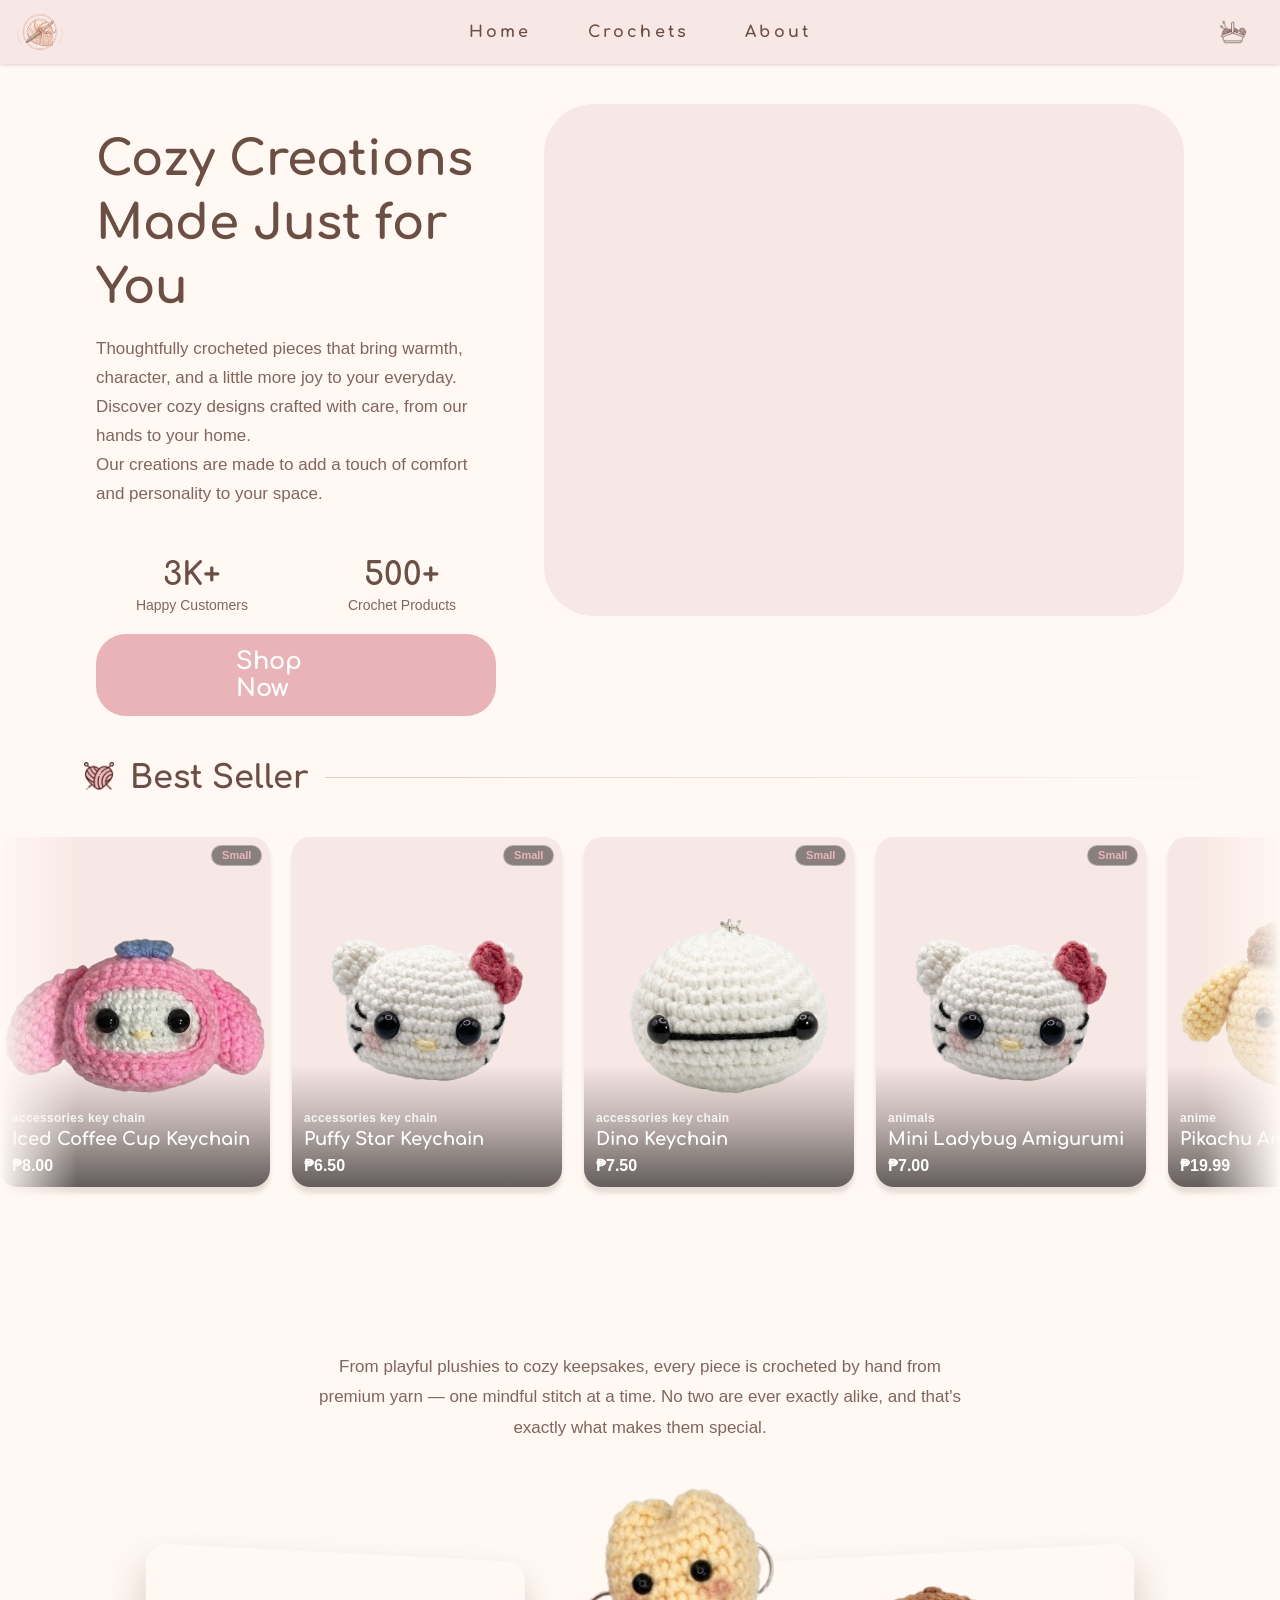
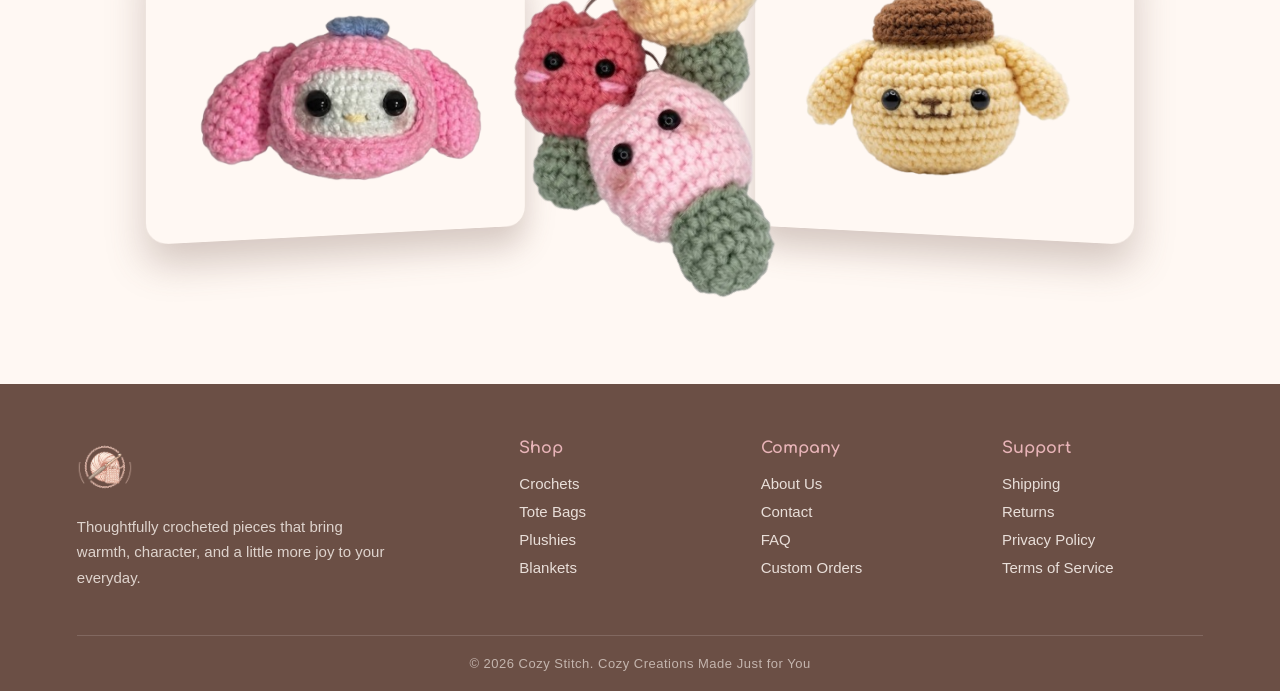
==== index.html @ 2854a4ce "Merge remote-tracking branch 'origin/main' into merge" ====
<!doctype html>
<html lang="en">
   <head>
      <meta charset="UTF-8" />
      <meta name="viewport" content="width=device-width, initial-scale=1.0" />
      <title>Cozy Stitch</title>
      <link rel="icon" type="image/png" href="assets/logo.png" />
      <link rel="stylesheet" href="style.css" />
   </head>
   <body>
      <!-- Cart Drawer -->
      <div class="cart-overlay" id="cartOverlay">
         <div class="cart-drawer">
            <div class="cart-drawer-header">
               <h2 class="cart-drawer-title">Your Cart</h2>
               <button type="button" class="cart-close" id="cartClose" aria-label="Close cart">
                  <svg viewBox="0 0 24 24" width="16" height="16" aria-hidden="true" focusable="false">
                     <path d="M5 5l14 14M19 5L5 19" stroke="currentColor" stroke-width="2" stroke-linecap="round" fill="none" />
                  </svg>
               </button>
            </div>
            <div class="cart-items"></div>
            <div class="cart-footer">
               <div class="cart-total-row">
                  <span>Total</span>
                  <p class="cart-total"></p>
               </div>
               <button type="button" class="cart-checkout-btn">Checkout</button>
            </div>
         </div>
      </div>

      <!-- Navbar -->
      <nav class="navbar">
         <div class="logo">
            <img src="assets/logo.png" alt="logo" />
         </div>
         <div class="nav-links">
            <a href="index.html" class="">Home</a>
            <a href="pages/crochet.html">Crochets</a>
            <a href="pages/about.html">About</a>
         </div>
         <div class="cart">
            <button type="button" aria-label="Shopping Cart">
               <img src="assets/cart.png" alt="Shopping Cart" />
               <span class="cart-badge" hidden>0</span>
            </button>
         </div>
      </nav>

      <!-- Main Content -->

      <main>
         <section class="hero">
            <div class="hero-content">
               <h1>Cozy Creations Made Just for You</h1>
               <p>
                  Thoughtfully crocheted pieces that bring warmth, character, and a little more
                  joy to your everyday. Discover cozy designs crafted with care, from our hands
                  to your home.
                  <br />
                  Our creations are made to add a touch of comfort and personality to your
                  space.
               </p>
               <div class="hero-stats">
                  <div class="stat">
                     <h2>3K+</h2>
                     <span>Happy Customers</span>
                  </div>
                  <div class="stat">
                     <h2>500+</h2>
                     <span>Crochet Products</span>
                  </div>
               </div>
               <a href="pages/crochet.html" class="shop-btn"> Shop Now </a>
            </div>

            <div class="hero-visual">
               <div class="visual-placeholder"></div>
            </div>
         </section>

         <section class="product-carousel">
            <div>
               <img src="assets/icon_1_heart.png" alt="" />
               <h4>Best Seller</h4>
            </div>
            <div class="carousel-viewport">
               <div class="carousel-track">
                  <!-- Best seller cards are injected by js/pages/home.js -->
               </div>
            </div>
         </section>

         <section class="crochet-section">
            <div class="crochet-content">
               <p>
                  From playful plushies to cozy keepsakes, every piece is crocheted by hand
                  from premium yarn — one mindful stitch at a time. No two are ever exactly
                  alike, and that's exactly what makes them special.
               </p>
               <div class="crochet-image">
                  <img src="./assets/crochets/melody.png" alt="" />
                  <img src="./assets/crochets/tulips.png" alt="" />
                  <img src="./assets/crochets/pompumpurin.png" alt="" />
               </div>
               
            </div>
         </section>

      </main>

      <!-- Footer -->
      <footer class="footer">
         <div class="footer-container">
            <div class="footer-brand">
               <img src="assets/logo.png" alt="Crochet Shop" />
               <p>
                  Thoughtfully crocheted pieces that bring warmth, character, and a little more
                  joy to your everyday.
               </p>
            </div>
            <div class="footer-col">
               <h4>Shop</h4>
               <ul>
                  <li><a href="#">Crochets</a></li>
                  <li><a href="#">Tote Bags</a></li>
                  <li><a href="#">Plushies</a></li>
                  <li><a href="#">Blankets</a></li>
               </ul>
            </div>
            <div class="footer-col">
               <h4>Company</h4>
               <ul>
                  <li><a href="#">About Us</a></li>
                  <li><a href="#">Contact</a></li>
                  <li><a href="#">FAQ</a></li>
                  <li><a href="#">Custom Orders</a></li>
               </ul>
            </div>
            <div class="footer-col">
               <h4>Support</h4>
               <ul>
                  <li><a href="#">Shipping</a></li>
                  <li><a href="#">Returns</a></li>
                  <li><a href="#">Privacy Policy</a></li>
                  <li><a href="#">Terms of Service</a></li>
               </ul>
            </div>
         </div>

         <div class="footer-bottom">
            <p>&copy; 2026 Cozy Stitch. Cozy Creations Made Just for You</p>
         </div>
      </footer>

      <script type="module" src="js/pages/home.js"></script>
      <script type="module" src="js/cart.js"></script>
   </body>
</html>
---- style.css ----
@import url('https://fonts.googleapis.com/css2?family=Comfortaa:wght@300..700&display=swap');
@import url('css/navbar.css');
@import url('css/footer.css');
@import url('css/pages/responsive.css');
@import url('css/pages/home.css');
@import url('css/pages/about.css');

@import url('css/pages/crochet.css');

@import url('css/cart.css');

html {
   font-size: 100%;
}

:root {
   /* colors */
   --bg: #fff8f3;
   --surface: #f8e8e5;
   --primary: #6b4f45;
   --primary-deep: #80665c;
   --accent: #e8b4b8;
   --accent-hover: #d8959c;
   --border: #f1ddd8;
   --white: #ffffff;

   --on-dark: rgba(255, 248, 243, 0.85);
   --on-dark-soft: rgba(255, 248, 243, 0.78);
   --on-dark-faint: rgba(255, 248, 243, 0.6);
   --on-dark-line: rgba(255, 248, 243, 0.15);
   --on-dark-white: rgba(255, 255, 255, 0.28);

   /* shadows */
   --shadow-nav: 0 0 0.25rem hsl(0 24% 78%);
   --shadow-card: 0 0.375rem 0.25rem rgba(107, 79, 69, 0.16);
   --shadow-img: 0 1.5rem 2.5rem rgba(107, 79, 69, 0.28);
   --shadow-feature: 0 0.5rem 1.5625rem rgba(107, 79, 69, 0.08);
   --shadow-feature-hover: 0 0.9375rem 2.1875rem rgba(107, 79, 69, 0.14);

   /* gradients */
   --gradient-fade: linear-gradient(to right, rgba(107, 79, 69, 0.25), rgba(107, 79, 69, 0));
   --gradient-cover: linear-gradient(
      to bottom,
      rgba(43, 26, 20, 0.7),
      rgba(43, 26, 20, 0.18) 60%,
      transparent
   );

   /* spacing */
   --space-1: 0.25rem;
   --space-2: 0.5rem;
   --space-3: 0.75rem;
   --space-4: 1rem;
   --space-5: 1.5rem;
   --space-6: 2rem;
   --space-7: 2.5rem;
   --space-8: 3rem;
   --space-9: 3.5rem;
   --space-10: 5rem;

   /* fonts */
   --font-heading: "Comfortaa", sans-serif;
   --font-body: "Nunito", sans-serif;
   --font-description: "Quicksand", sans-serif;

   /* font sizes */
   --fs-xs: 0.6875rem;
   --fs-sm: 0.8125rem;
   --fs-base: 1rem;
   --fs-md: 1.125rem;
   --fs-lg: 1.5rem;
   --fs-xl: 2rem;
   --fs-2xl: 3.25rem;
   --fs-3xl: 3.5rem;

   /* radius */
   --radius-sm: 0.375rem;
   --radius-md: 1.125rem;
   --radius-lg: 1.375rem;
   --radius-xl: 1.875rem;
   --radius-full: 99rem;

   /* transitions */
   --transition-fast: 220ms ease;
   --transition-base: 300ms ease;
}

* {
   margin: 0;
   padding: 0;
   box-sizing: border-box;
}

body {
   font-family: var(--font-body);
   background-color: var(--bg);
}

h1,
h2,
h3,
h4 {
   font-family: var(--font-heading);
}
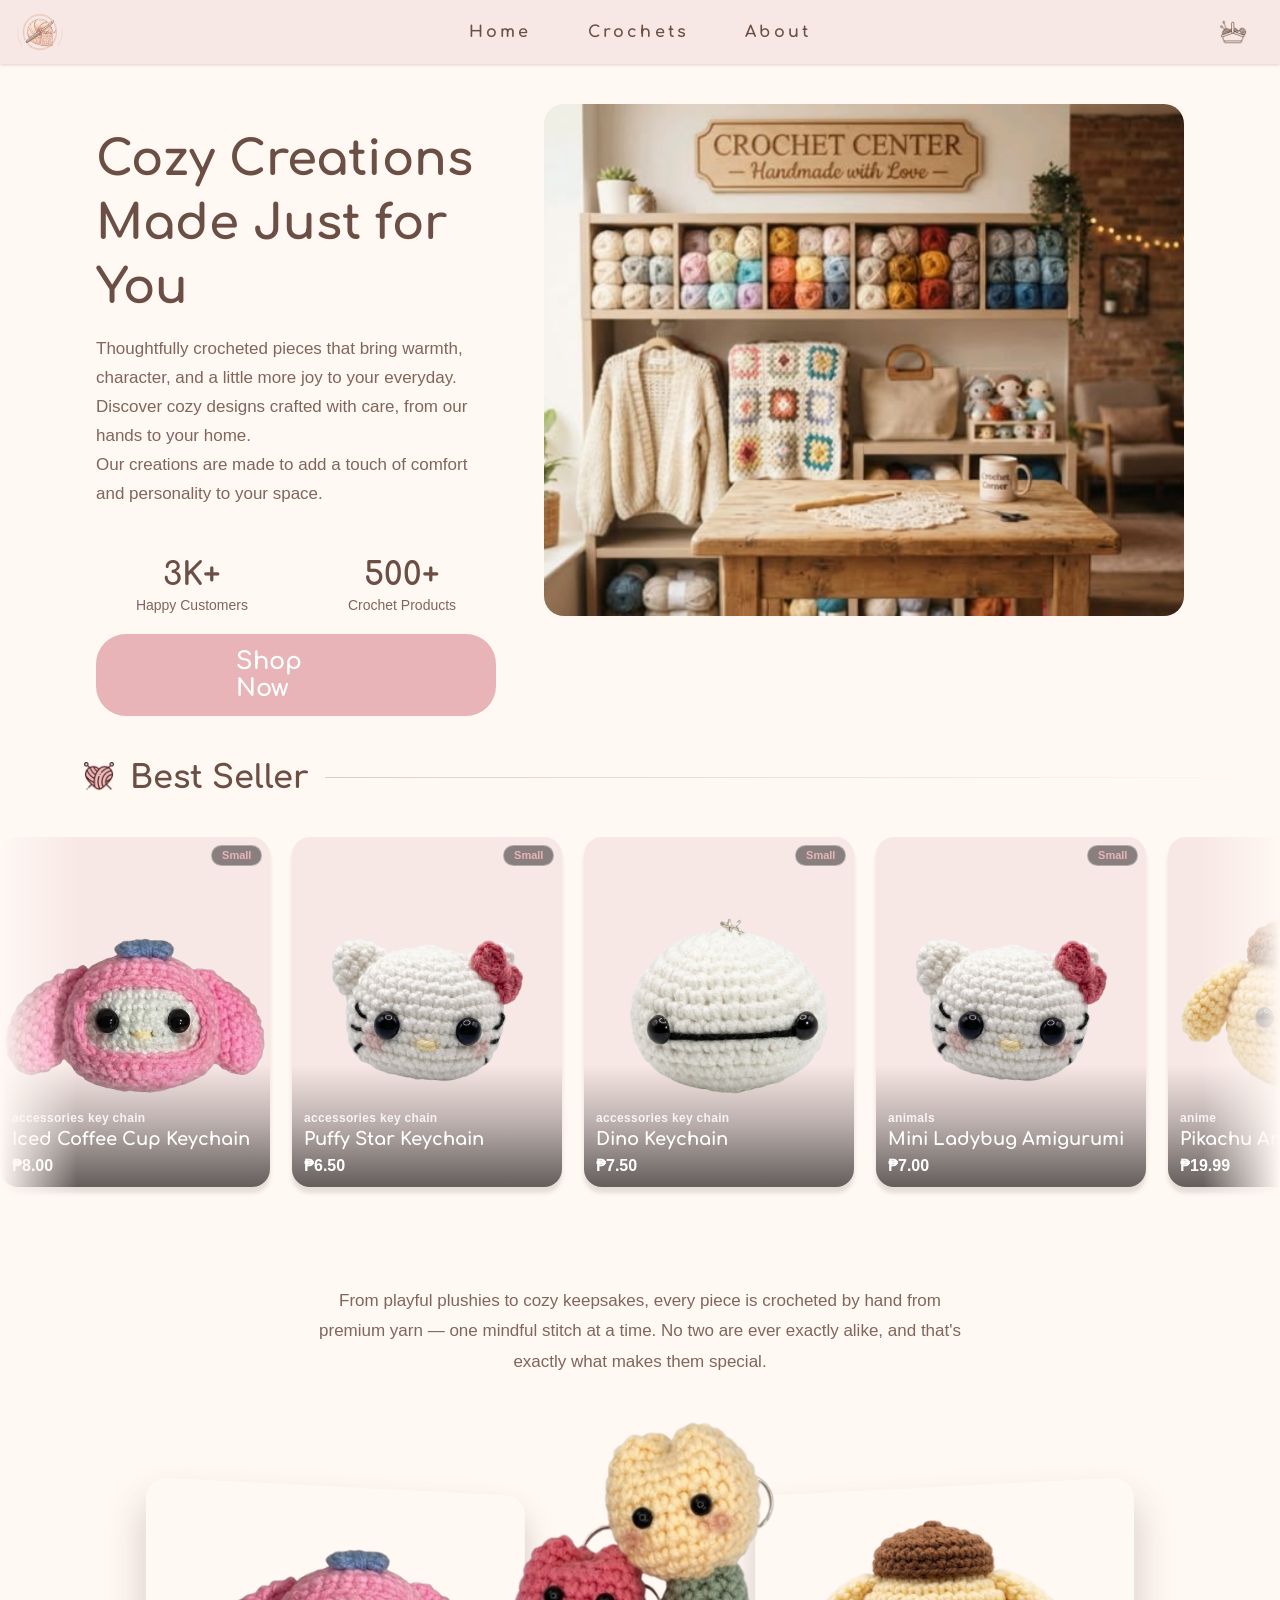
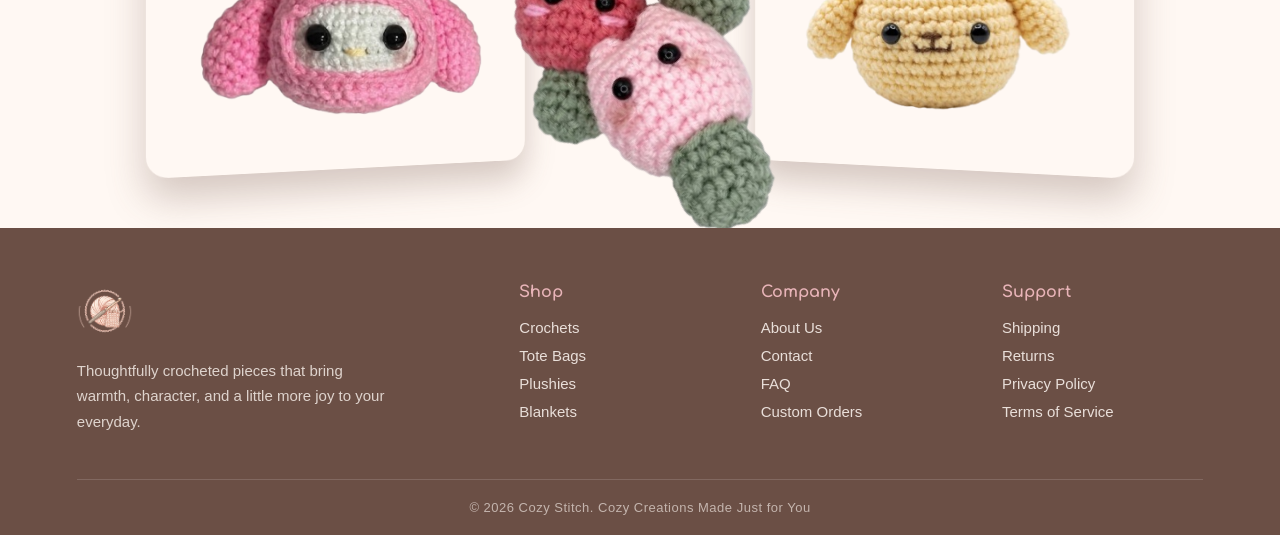
==== commit 1ff9315e: "feat: Add new images for crochet shop and update hero section in HTML" ====
--- a/index.html
+++ b/index.html
@@ -76,8 +76,7 @@
             </div>
 
             <div class="hero-visual">
-               <div class="visual-placeholder"></div>
-            </div>
+                <img src="/assets/crochetShop.jpg" alt="home_img">
          </section>
 
          <section class="product-carousel">
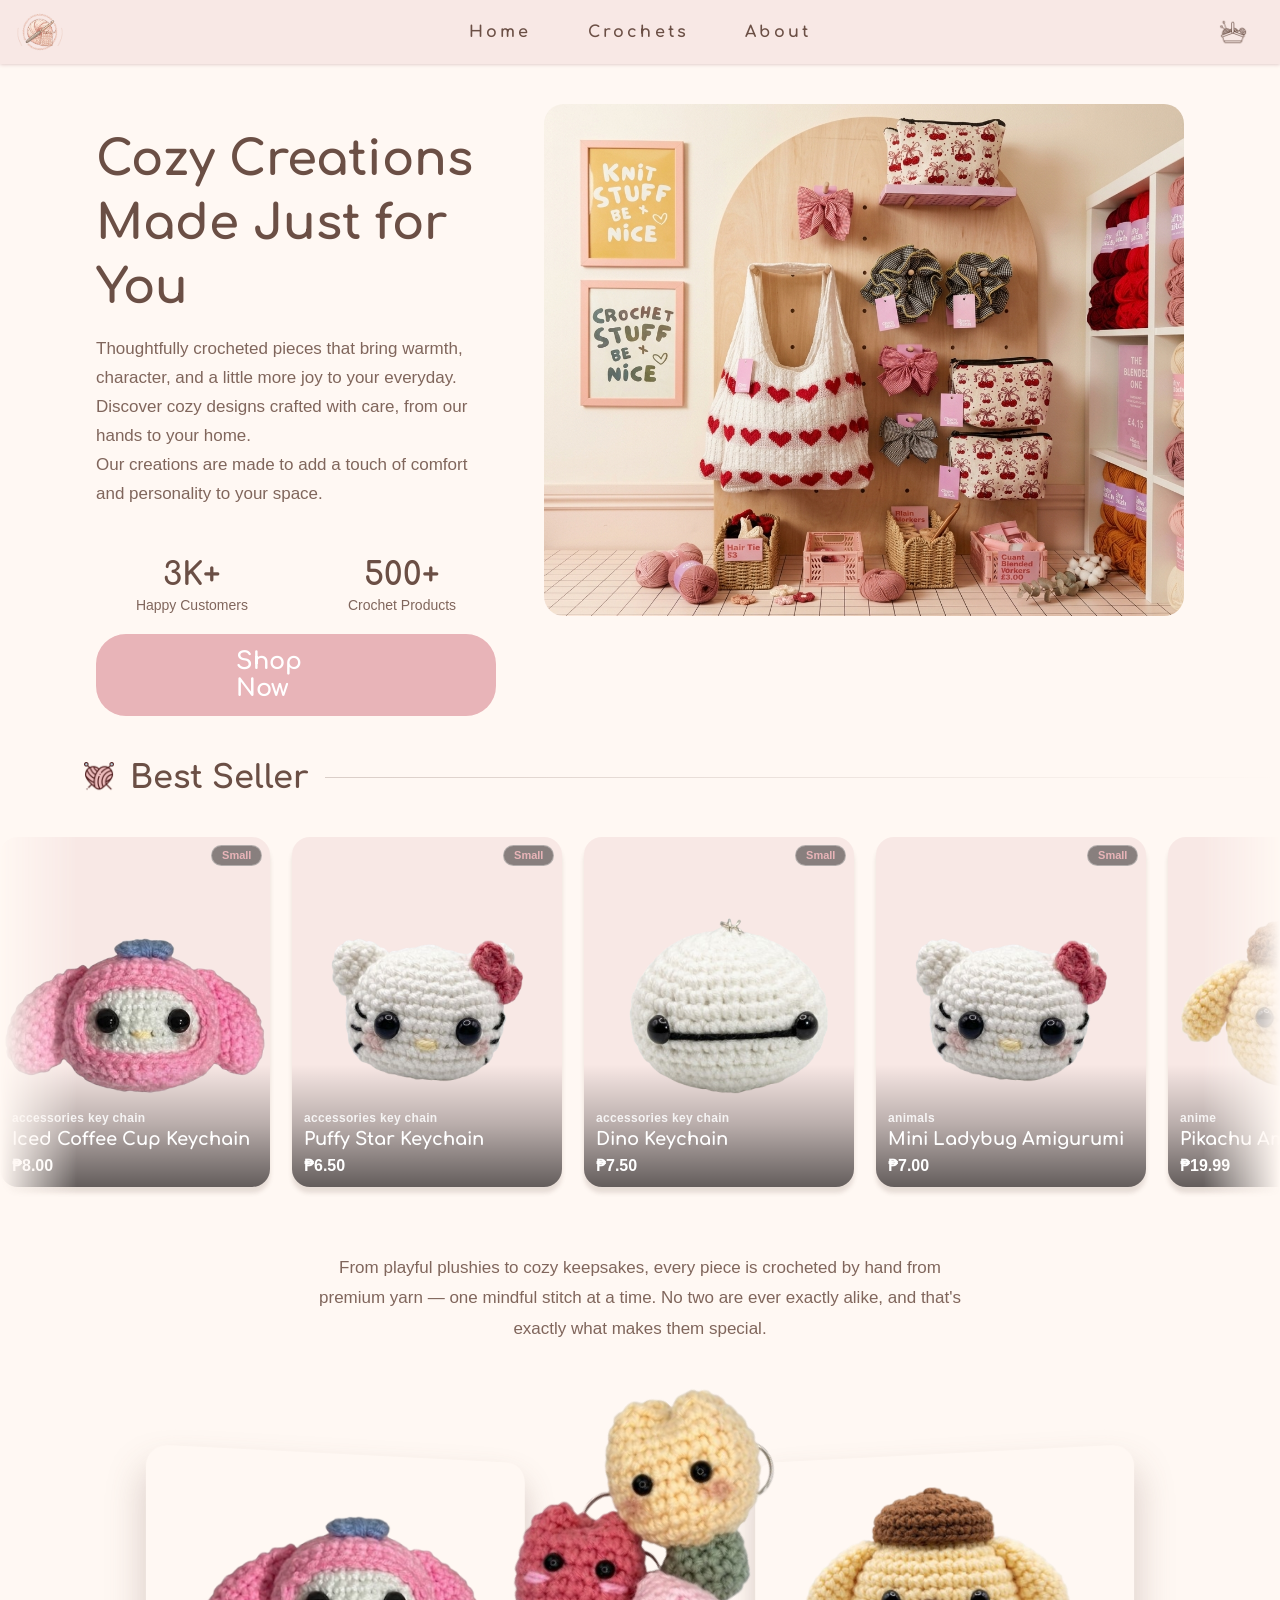
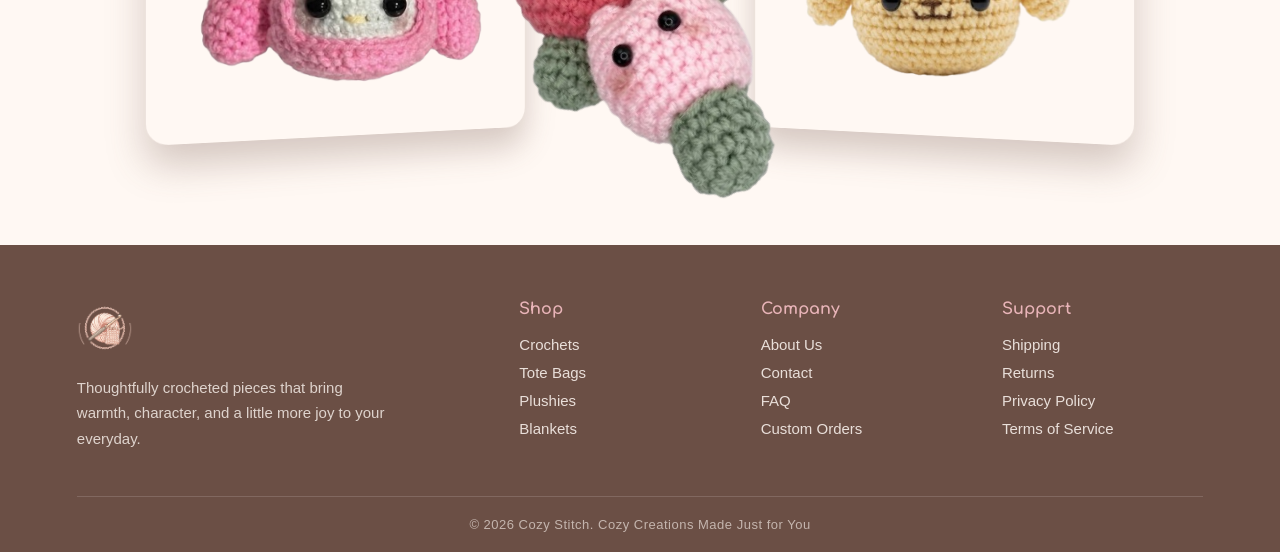
==== commit 86f8ad7d: "na-add ko na images guyz --product imgs nalang" ====
--- a/index.html
+++ b/index.html
@@ -76,7 +76,8 @@
             </div>
 
             <div class="hero-visual">
-                <img src="/assets/crochetShop.jpg" alt="home_img">
+                <img src="/assets/home_img.jfif" alt="Home Cozy Stitch">
+            </div>
          </section>
 
          <section class="product-carousel">
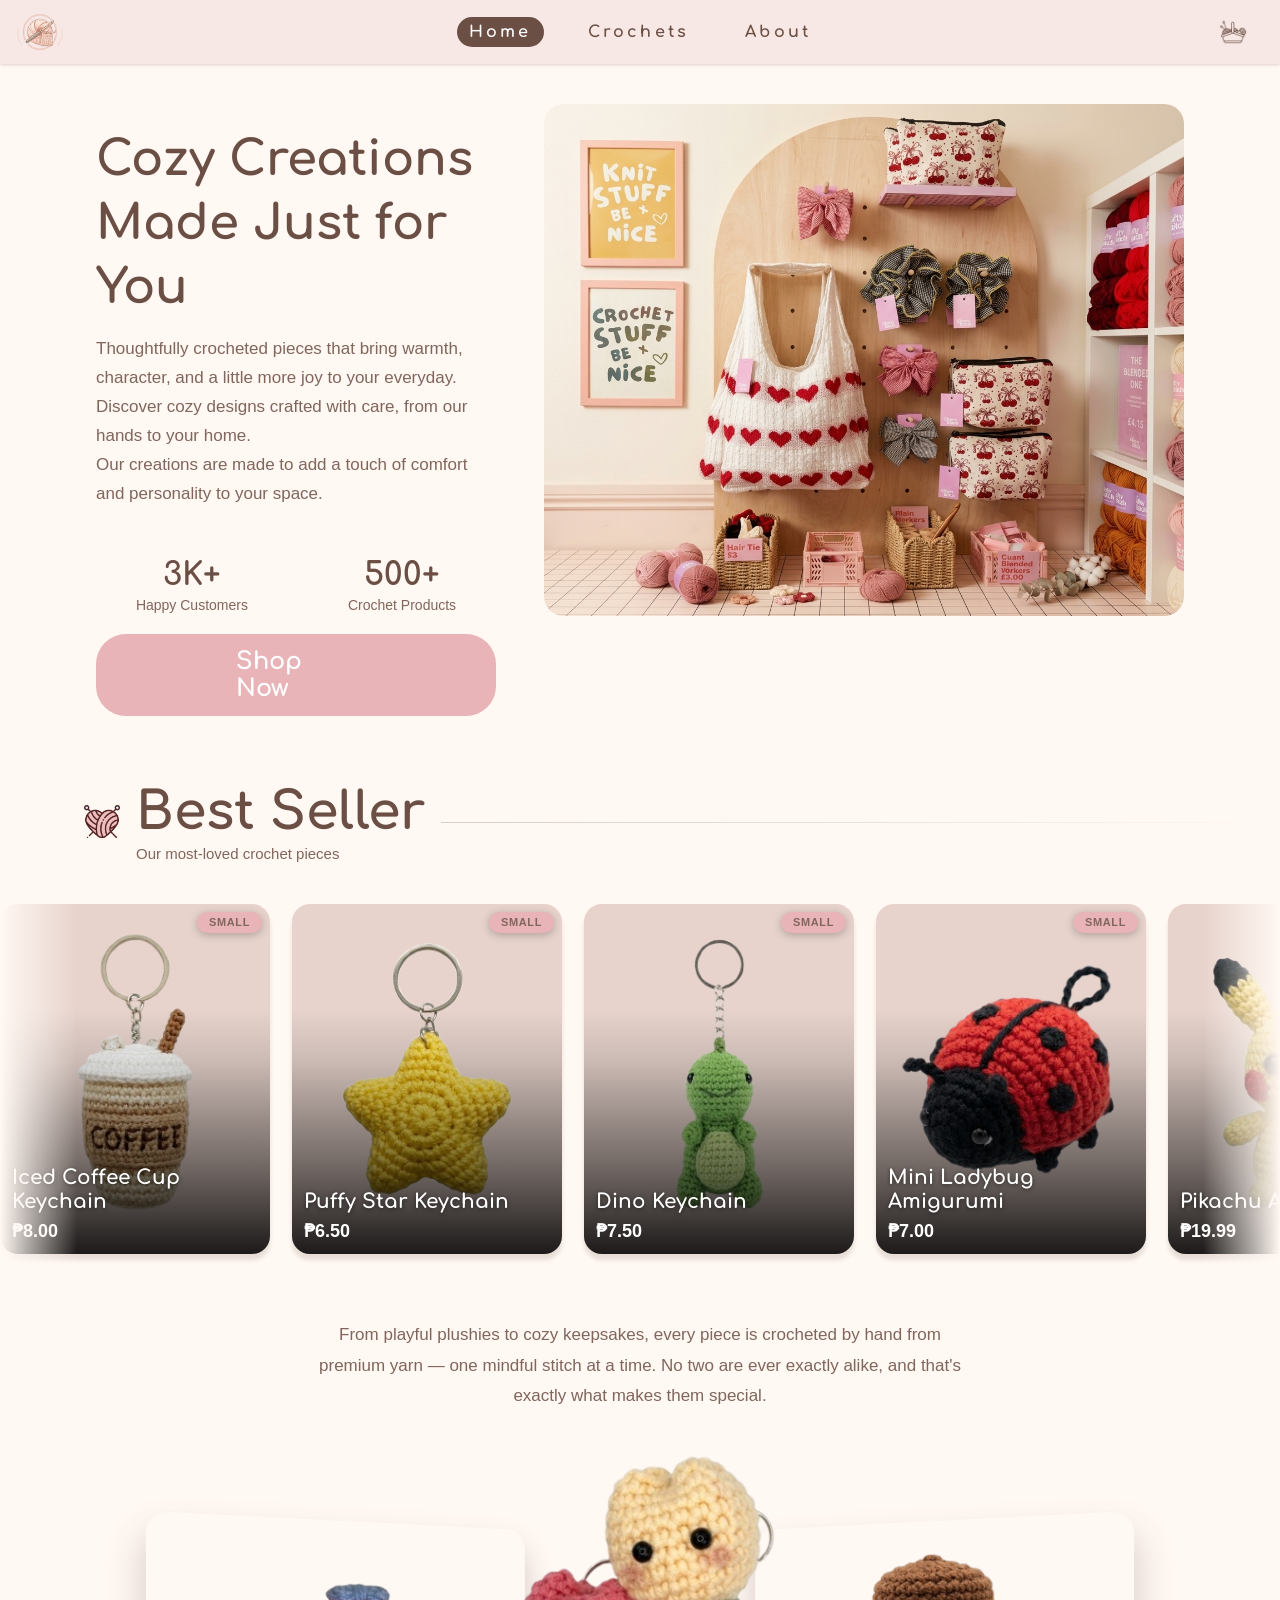
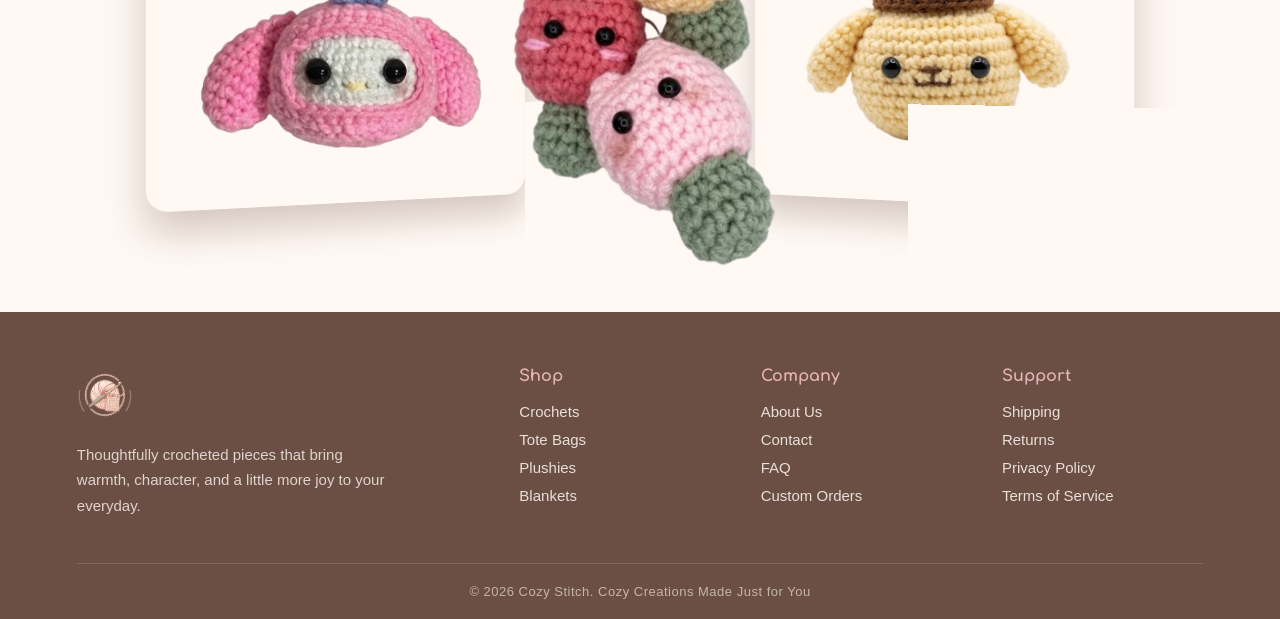
==== commit 8ccfde61: "feat: Enhance navigation and product display with active states and improved styles" ====
--- a/index.html
+++ b/index.html
@@ -36,7 +36,7 @@
             <img src="assets/logo.png" alt="logo" />
          </div>
          <div class="nav-links">
-            <a href="index.html" class="">Home</a>
+            <a href="index.html" class="active" aria-current="page">Home</a>
             <a href="pages/crochet.html">Crochets</a>
             <a href="pages/about.html">About</a>
          </div>
@@ -81,9 +81,12 @@
          </section>
 
          <section class="product-carousel">
-            <div>
+            <div class="best-header">
                <img src="assets/icon_1_heart.png" alt="" />
-               <h4>Best Seller</h4>
+               <div class="best-title">
+                  <h4>Best Seller</h4>
+                  <p>Our most-loved crochet pieces</p>
+               </div>
             </div>
             <div class="carousel-viewport">
                <div class="carousel-track">
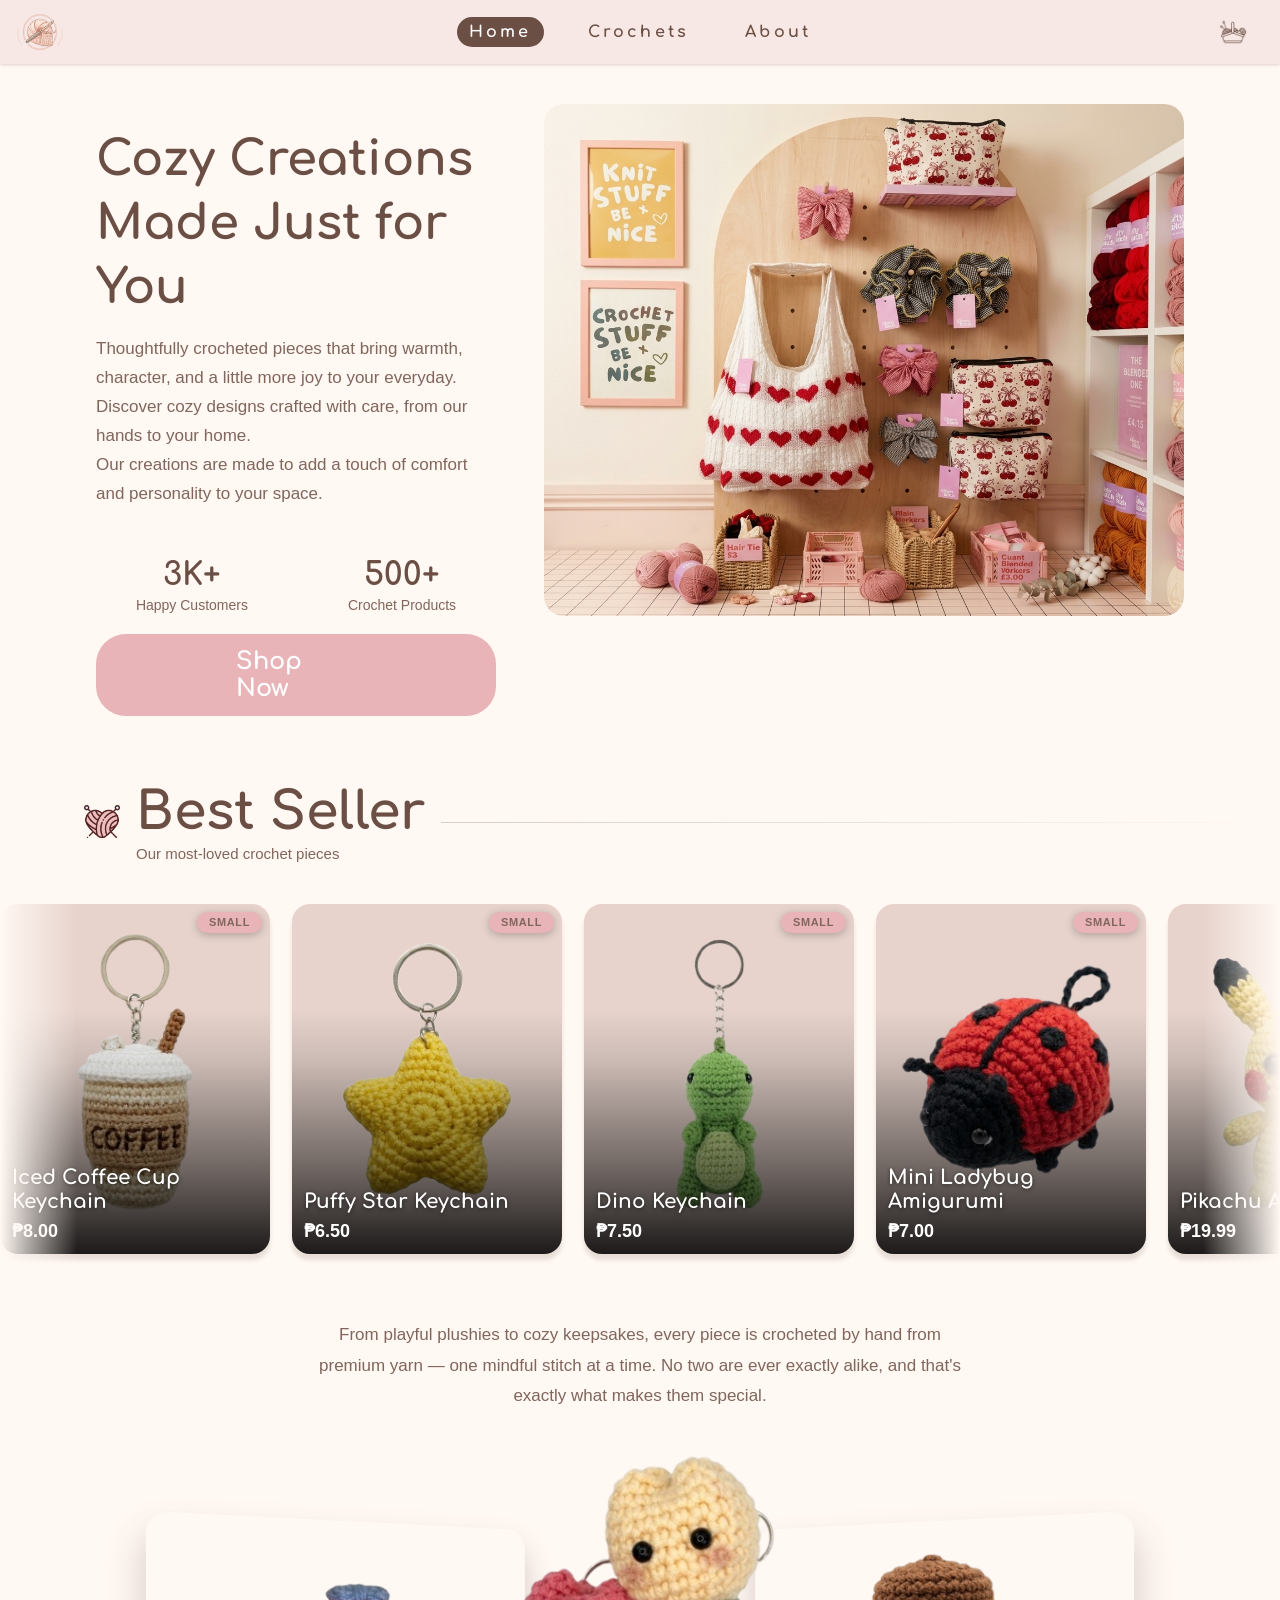
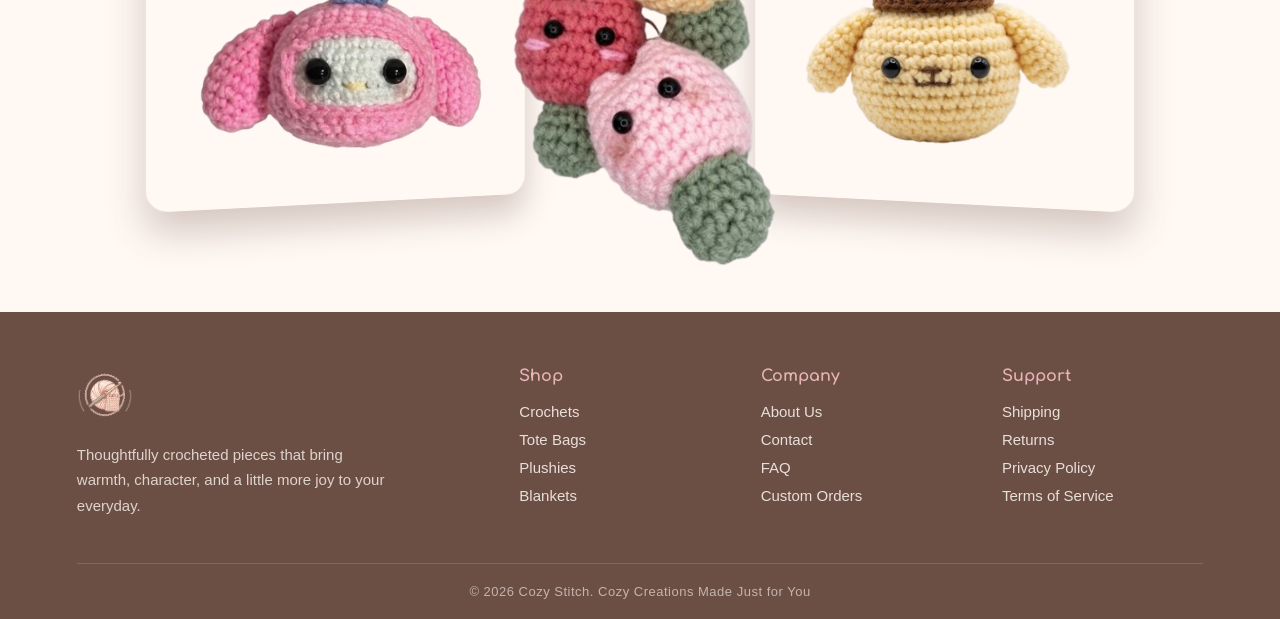
==== commit 96423f07: "Refactor CSS structure and improve organization - Added base styles in a new base.css file to standa" ====
--- a/index.html
+++ b/index.html
@@ -8,7 +8,7 @@
       <link rel="stylesheet" href="style.css" />
    </head>
    <body>
-      <!-- Cart Drawer -->
+      <!-- ===== Cart Drawer ===== -->
       <div class="cart-overlay" id="cartOverlay">
          <div class="cart-drawer">
             <div class="cart-drawer-header">
@@ -30,7 +30,7 @@
          </div>
       </div>
 
-      <!-- Navbar -->
+      <!-- ===== Navbar ===== -->
       <nav class="navbar">
          <div class="logo">
             <img src="assets/logo.png" alt="logo" />
@@ -51,6 +51,7 @@
       <!-- Main Content -->
 
       <main>
+         <!-- Hero -->
          <section class="hero">
             <div class="hero-content">
                <h1>Cozy Creations Made Just for You</h1>
@@ -76,10 +77,11 @@
             </div>
 
             <div class="hero-visual">
-                <img src="/assets/home_img.jfif" alt="Home Cozy Stitch">
+               <img src="assets/home_img.jfif" alt="Home Cozy Stitch">
             </div>
          </section>
 
+         <!-- Product Carousel -->
          <section class="product-carousel">
             <div class="best-header">
                <img src="assets/icon_1_heart.png" alt="" />
@@ -90,11 +92,12 @@
             </div>
             <div class="carousel-viewport">
                <div class="carousel-track">
-                  <!-- Best seller cards are injected by js/pages/home.js -->
+                  <!-- Cards injected by js/pages/home.js -->
                </div>
             </div>
          </section>
 
+         <!-- Crochet Showcase -->
          <section class="crochet-section">
             <div class="crochet-content">
                <p>
@@ -107,13 +110,11 @@
                   <img src="./assets/crochets/tulips.png" alt="" />
                   <img src="./assets/crochets/pompumpurin.png" alt="" />
                </div>
-               
             </div>
          </section>
-
       </main>
 
-      <!-- Footer -->
+      <!-- ===== Footer ===== -->
       <footer class="footer">
          <div class="footer-container">
             <div class="footer-brand">
@@ -160,4 +161,4 @@
       <script type="module" src="js/pages/home.js"></script>
       <script type="module" src="js/cart.js"></script>
    </body>
-</html>
+</html>
--- a/style.css
+++ b/style.css
@@ -1,17 +1,15 @@
 @import url('https://fonts.googleapis.com/css2?family=Comfortaa:wght@300..700&display=swap');
+
+/* Design tokens & base */
+
+@import url('css/base.css');
 @import url('css/navbar.css');
 @import url('css/footer.css');
-@import url('css/pages/responsive.css');
+@import url('css/cart.css');
+@import url('css/components/product-card.css');
 @import url('css/pages/home.css');
 @import url('css/pages/about.css');
-
 @import url('css/pages/crochet.css');
-
-@import url('css/cart.css');
-
-html {
-   font-size: 100%;
-}
 
 :root {
    /* colors */
@@ -83,22 +81,4 @@
    /* transitions */
    --transition-fast: 220ms ease;
    --transition-base: 300ms ease;
-}
-
-* {
-   margin: 0;
-   padding: 0;
-   box-sizing: border-box;
-}
-
-body {
-   font-family: var(--font-body);
-   background-color: var(--bg);
-}
-
-h1,
-h2,
-h3,
-h4 {
-   font-family: var(--font-heading);
 }
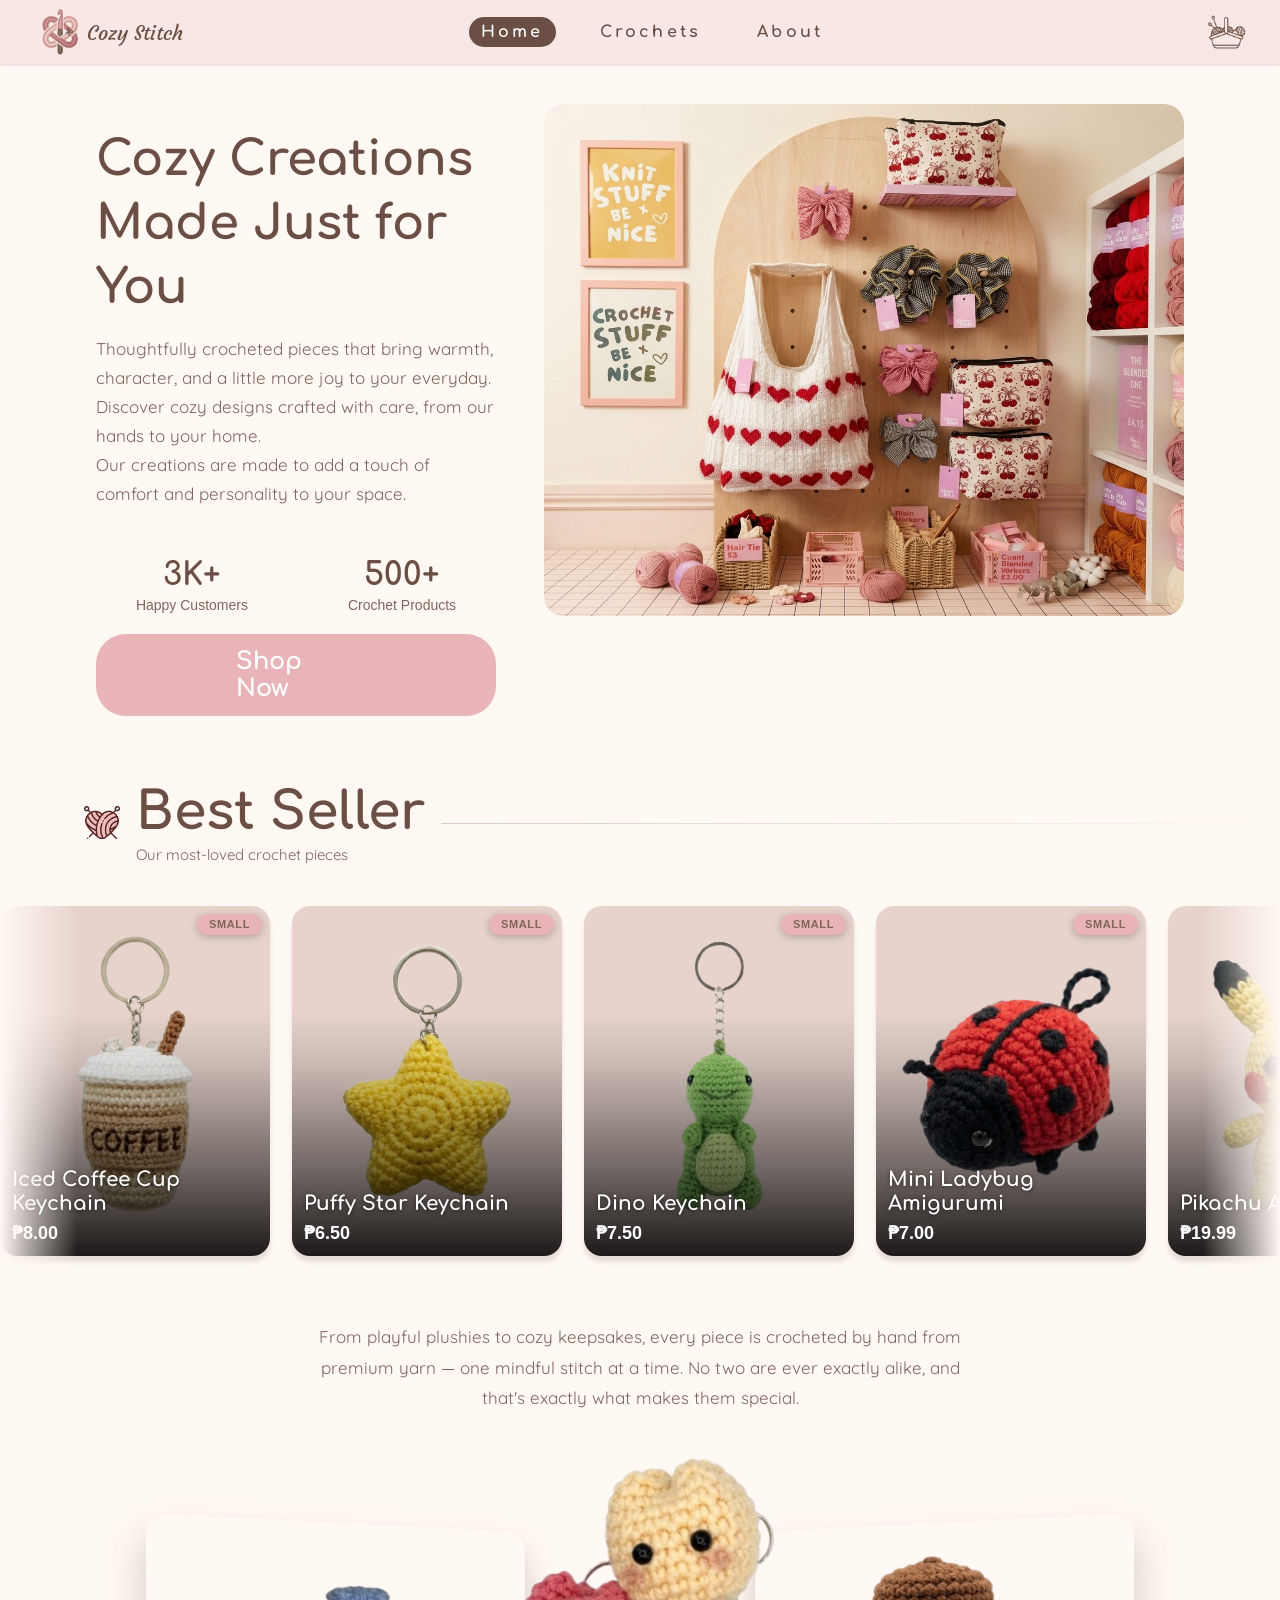
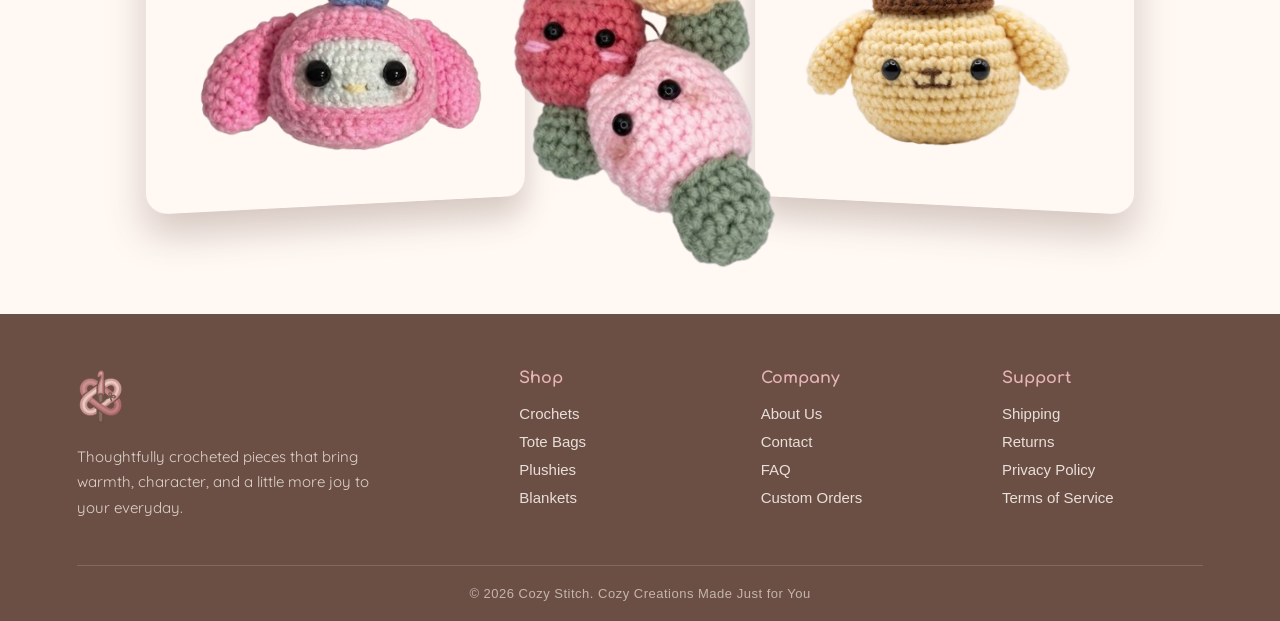
==== commit b7b7cca0: "donedddddddd" ====
--- a/index.html
+++ b/index.html
@@ -4,7 +4,7 @@
       <meta charset="UTF-8" />
       <meta name="viewport" content="width=device-width, initial-scale=1.0" />
       <title>Cozy Stitch</title>
-      <link rel="icon" type="image/png" href="assets/logo.png" />
+      <link rel="icon" type="image/png" href="assets/logo_favicon.png"/>
       <link rel="stylesheet" href="style.css" />
    </head>
    <body>
@@ -33,7 +33,8 @@
       <!-- ===== Navbar ===== -->
       <nav class="navbar">
          <div class="logo">
-            <img src="assets/logo.png" alt="logo" />
+            <img src="assets/logo.png" alt="logo" /> 
+            <h1>Cozy Stitch</h1>
          </div>
          <div class="nav-links">
             <a href="index.html" class="active" aria-current="page">Home</a>
--- a/style.css
+++ b/style.css
@@ -1,4 +1,5 @@
 @import url('https://fonts.googleapis.com/css2?family=Comfortaa:wght@300..700&display=swap');
+@import url('https://fonts.googleapis.com/css2?family=Comfortaa:wght@300..700&family=Courgette&family=Major+Mono+Display&family=Quicksand&display=swap');
 
 /* Design tokens & base */
 
@@ -60,6 +61,7 @@
    --font-heading: "Comfortaa", sans-serif;
    --font-body: "Nunito", sans-serif;
    --font-description: "Quicksand", sans-serif;
+   --font-logo: "Courgette", cursive;
 
    /* font sizes */
    --fs-xs: 0.6875rem;
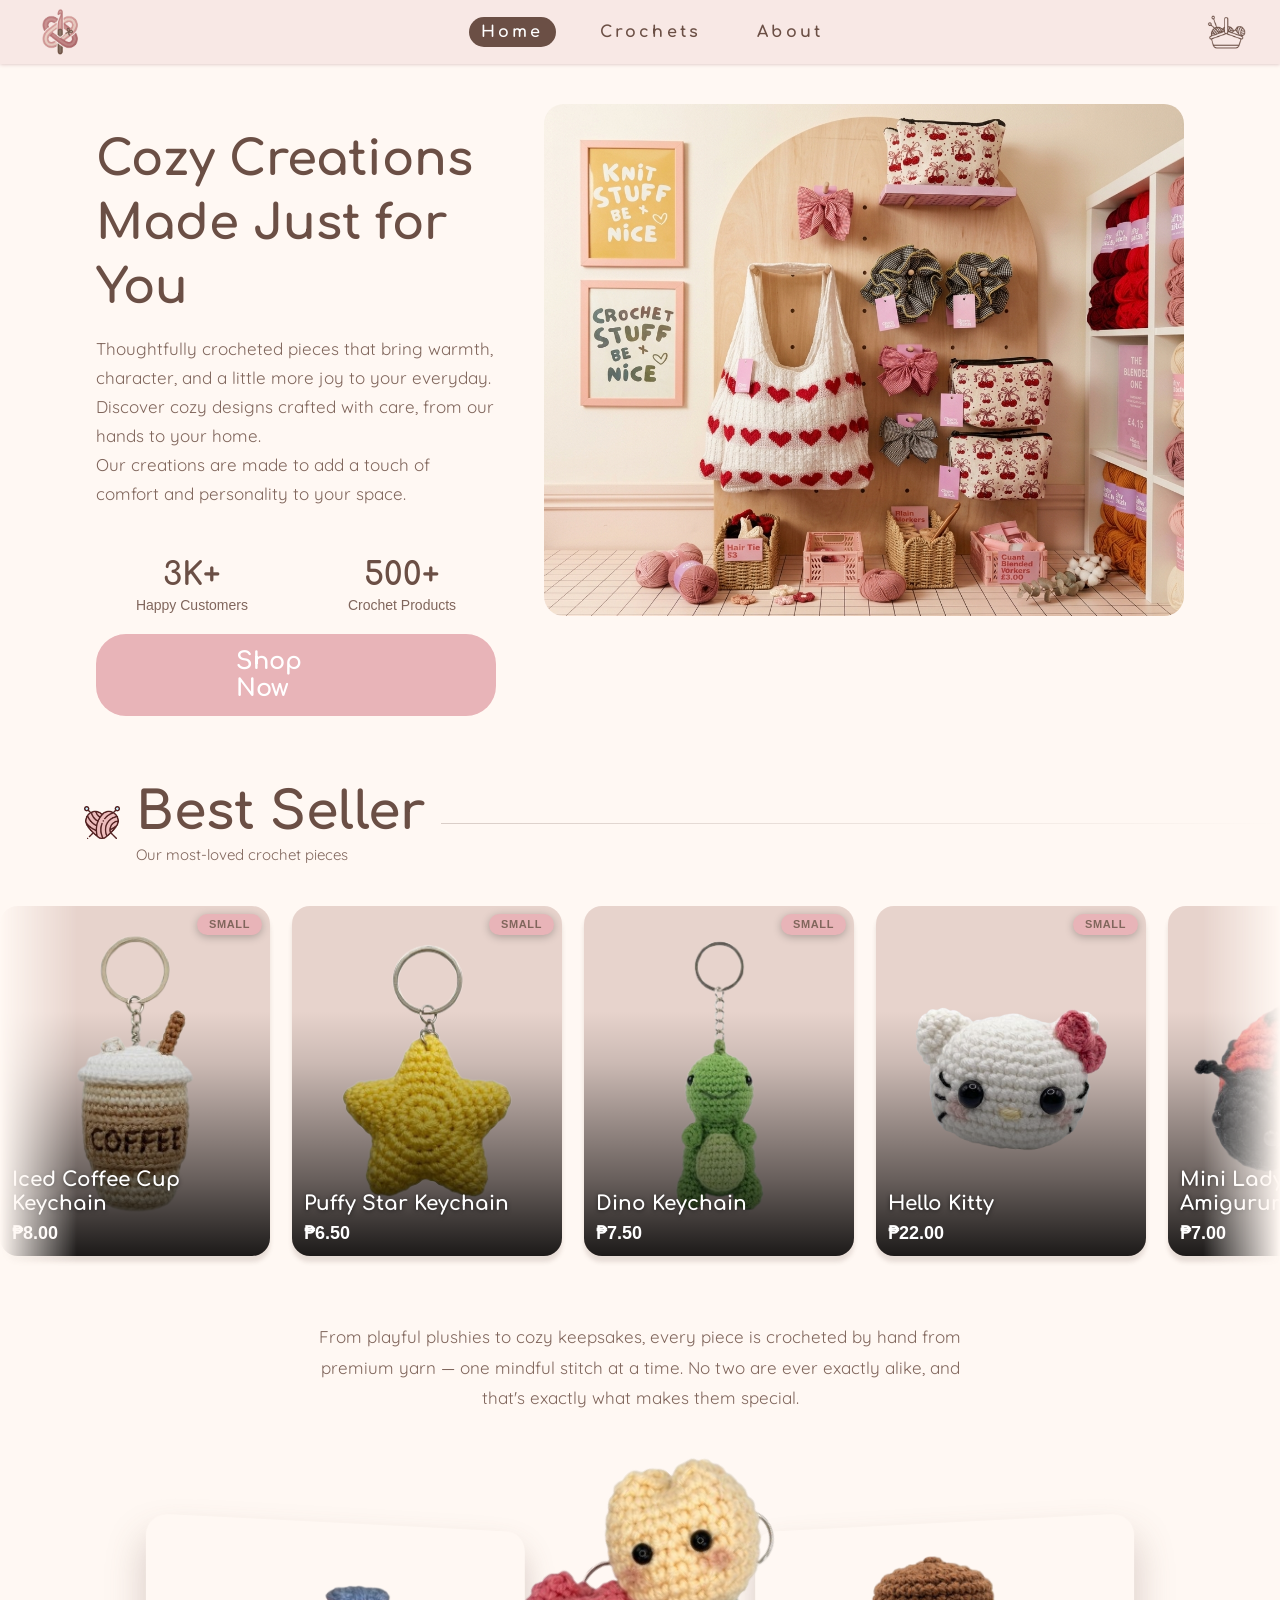
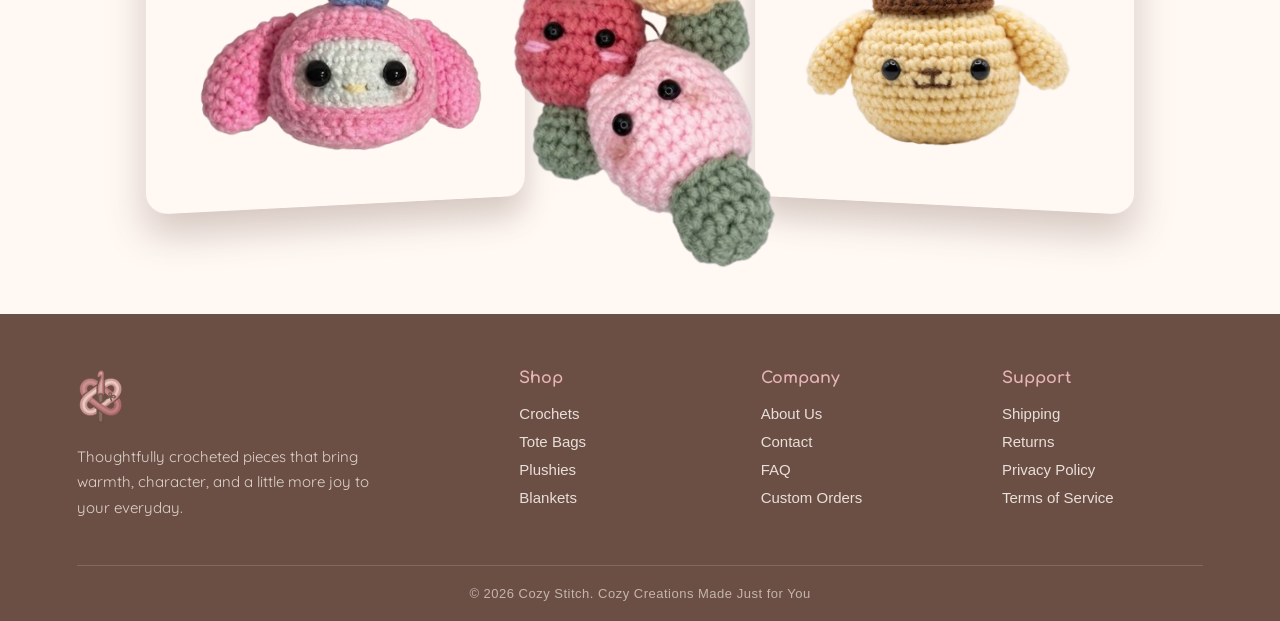
==== commit 52f45e94: "feat: Implement cart functionality with modal and quantity controls, update product rendering and st" ====
--- a/index.html
+++ b/index.html
@@ -4,7 +4,7 @@
       <meta charset="UTF-8" />
       <meta name="viewport" content="width=device-width, initial-scale=1.0" />
       <title>Cozy Stitch</title>
-      <link rel="icon" type="image/png" href="assets/logo_favicon.png"/>
+      <link rel="icon" type="image/png" href="assets/logo.png" />
       <link rel="stylesheet" href="style.css" />
    </head>
    <body>
@@ -33,8 +33,7 @@
       <!-- ===== Navbar ===== -->
       <nav class="navbar">
          <div class="logo">
-            <img src="assets/logo.png" alt="logo" /> 
-            <h1>Cozy Stitch</h1>
+            <img src="assets/logo.png" alt="logo" />
          </div>
          <div class="nav-links">
             <a href="index.html" class="active" aria-current="page">Home</a>
@@ -160,6 +159,6 @@
       </footer>
 
       <script type="module" src="js/pages/home.js"></script>
-      <script type="module" src="js/cart.js"></script>
+      <script type="module" src="js/components/cart-drawer.js"></script>
    </body>
 </html>
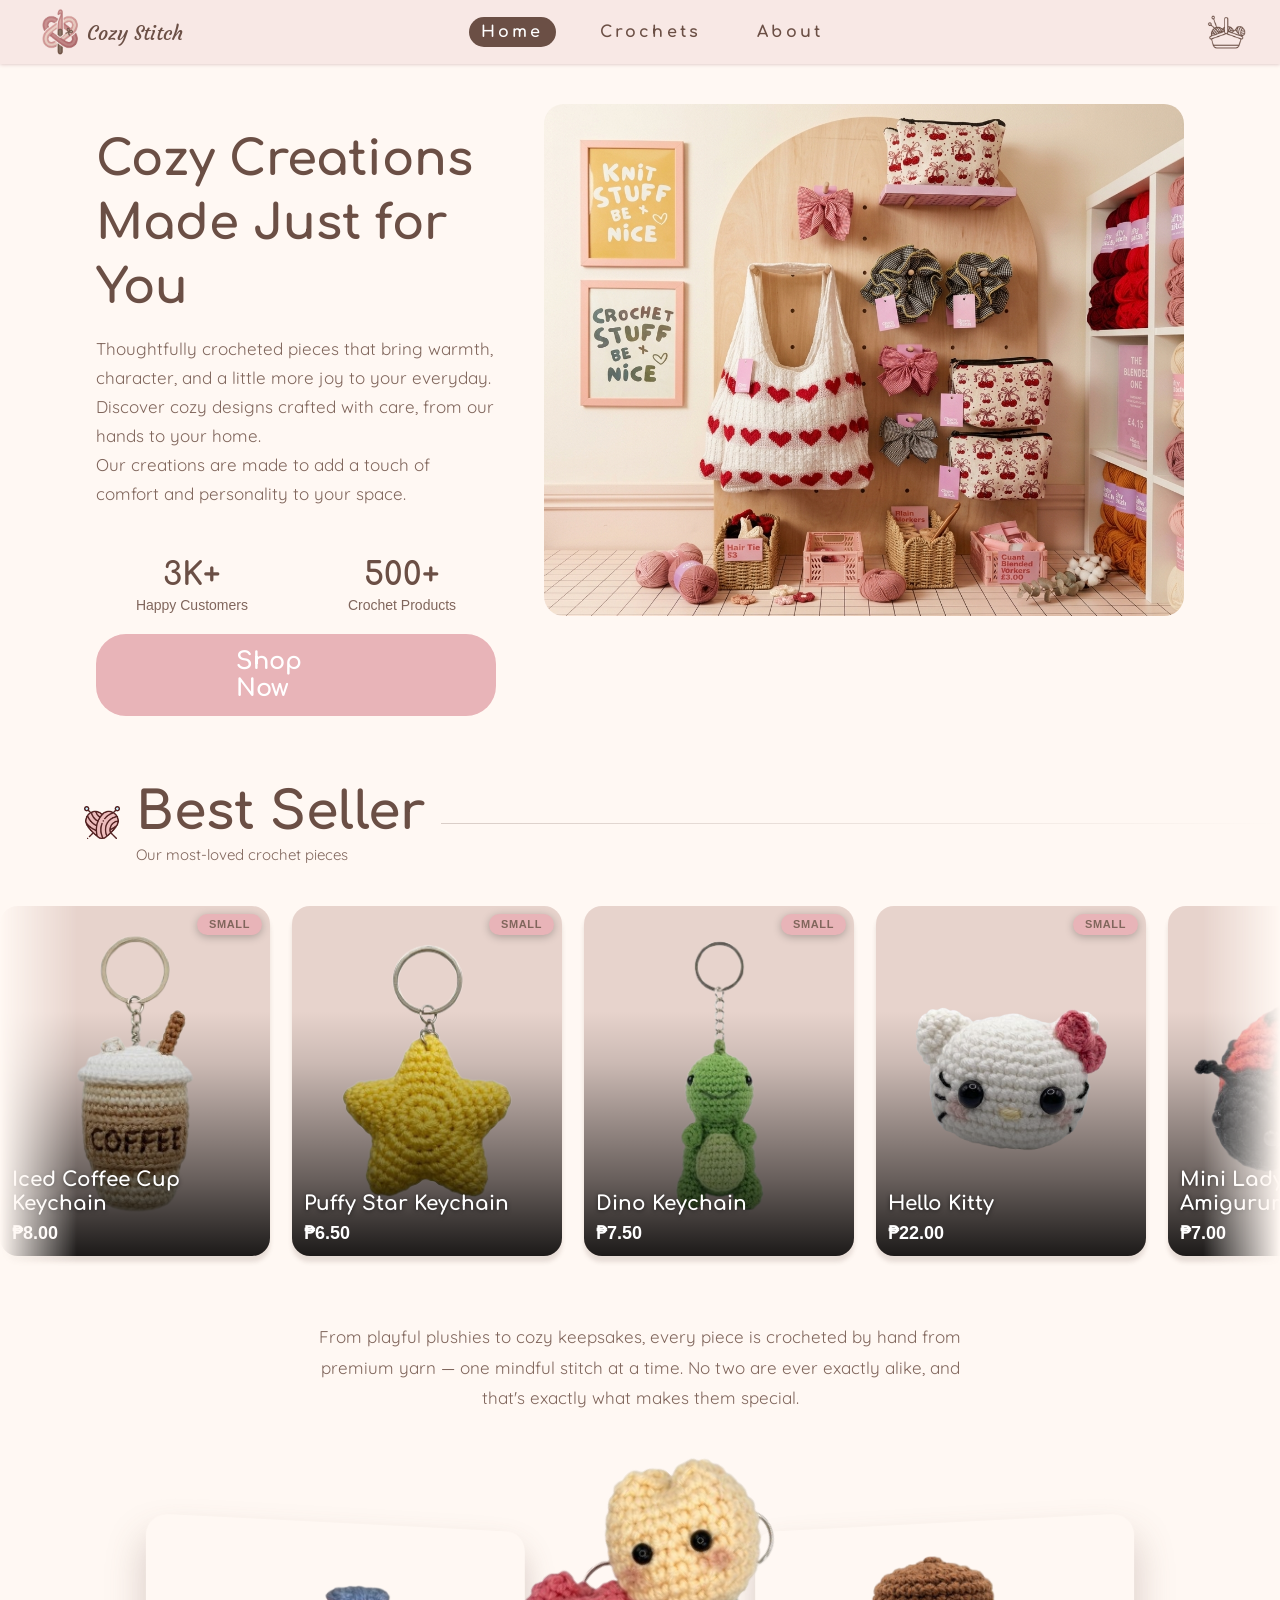
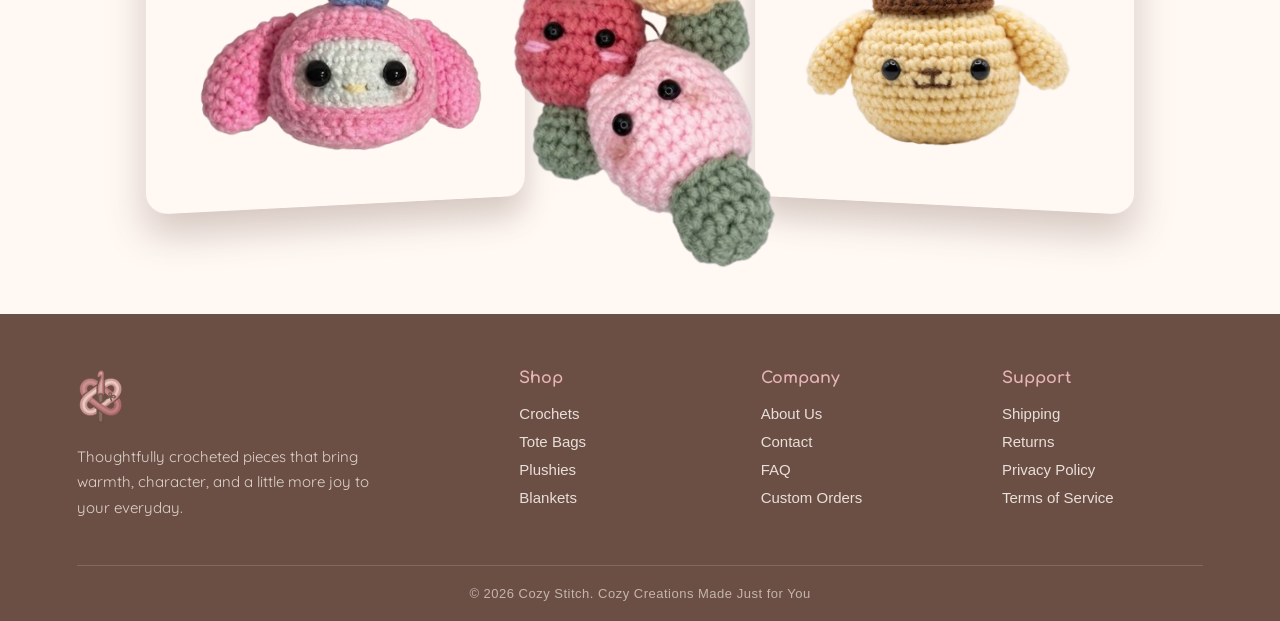
==== commit ecdce011: "Merge branch 'aaliliyahyah:main' into final_merge" ====
--- a/index.html
+++ b/index.html
@@ -4,7 +4,7 @@
       <meta charset="UTF-8" />
       <meta name="viewport" content="width=device-width, initial-scale=1.0" />
       <title>Cozy Stitch</title>
-      <link rel="icon" type="image/png" href="assets/logo.png" />
+      <link rel="icon" type="image/png" href="assets/logo_favicon.png"/>
       <link rel="stylesheet" href="style.css" />
    </head>
    <body>
@@ -33,7 +33,8 @@
       <!-- ===== Navbar ===== -->
       <nav class="navbar">
          <div class="logo">
-            <img src="assets/logo.png" alt="logo" />
+            <img src="assets/logo.png" alt="logo" /> 
+            <h1>Cozy Stitch</h1>
          </div>
          <div class="nav-links">
             <a href="index.html" class="active" aria-current="page">Home</a>
